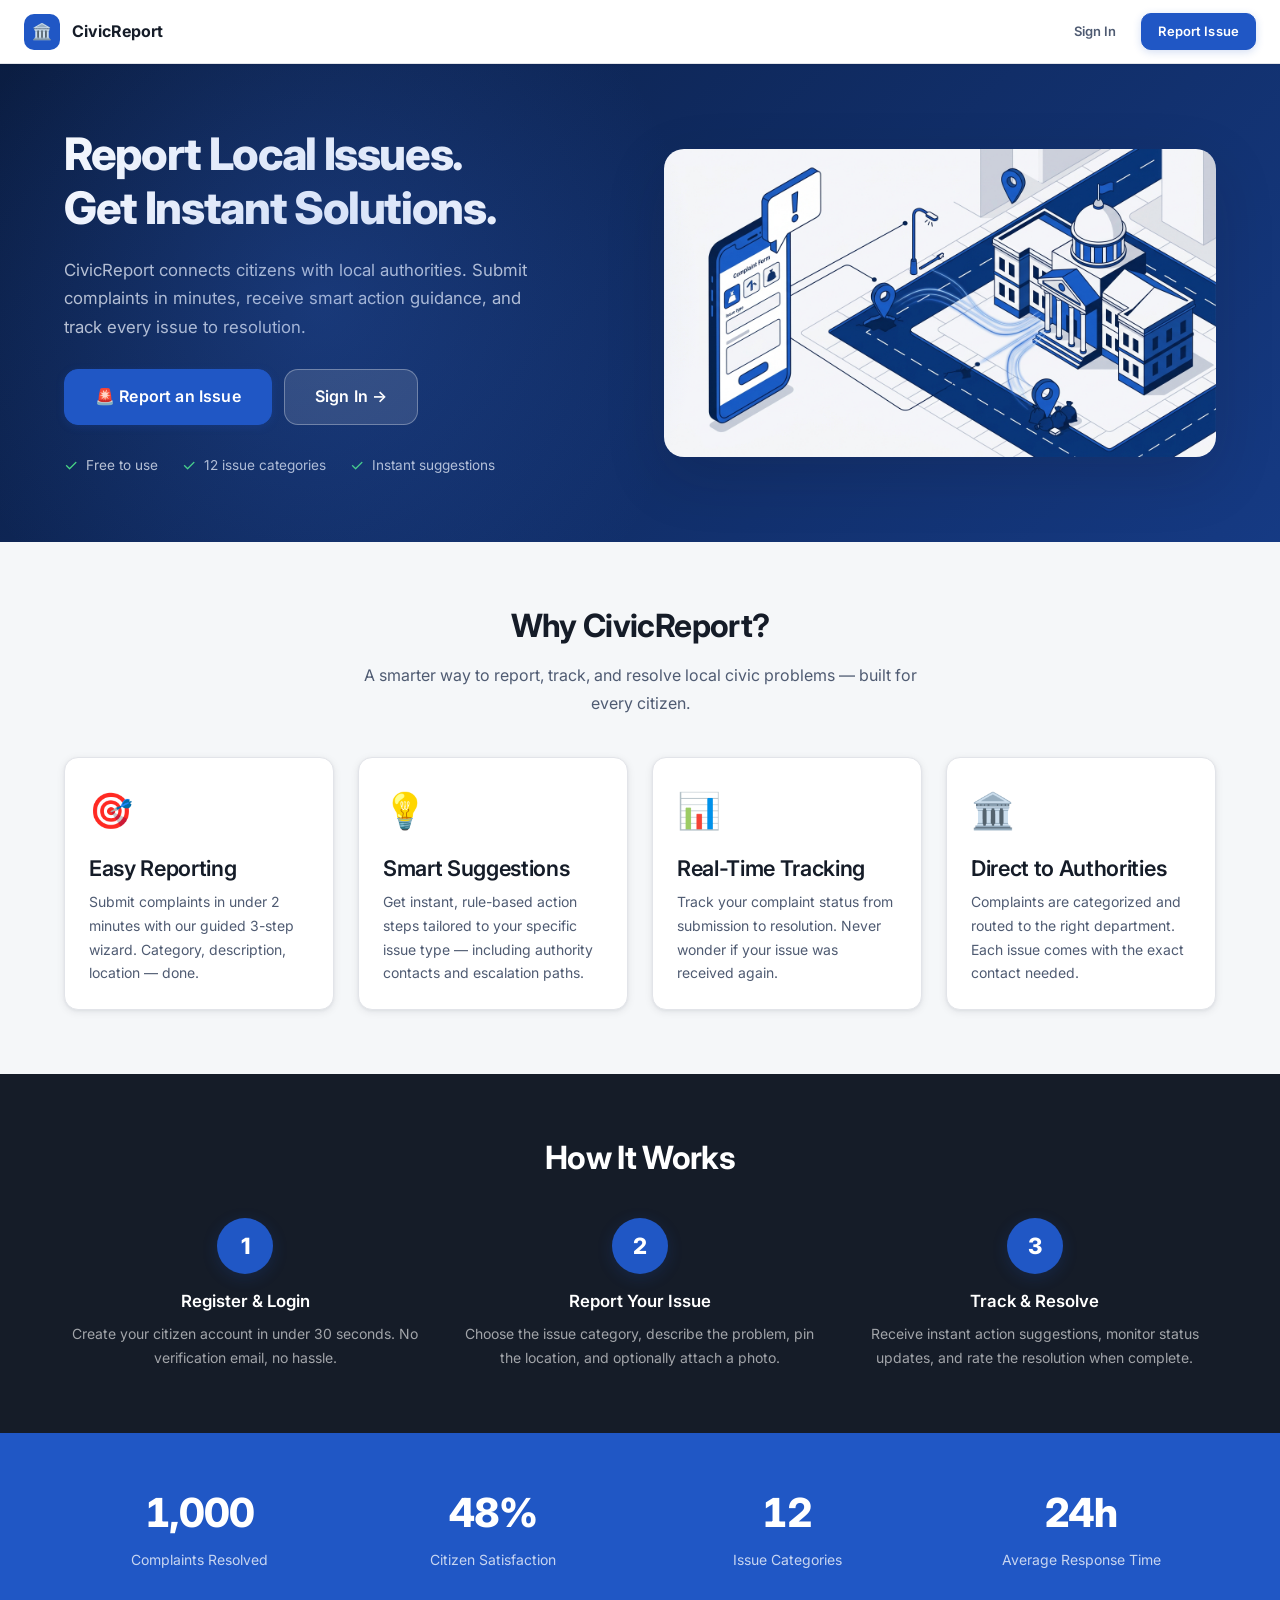
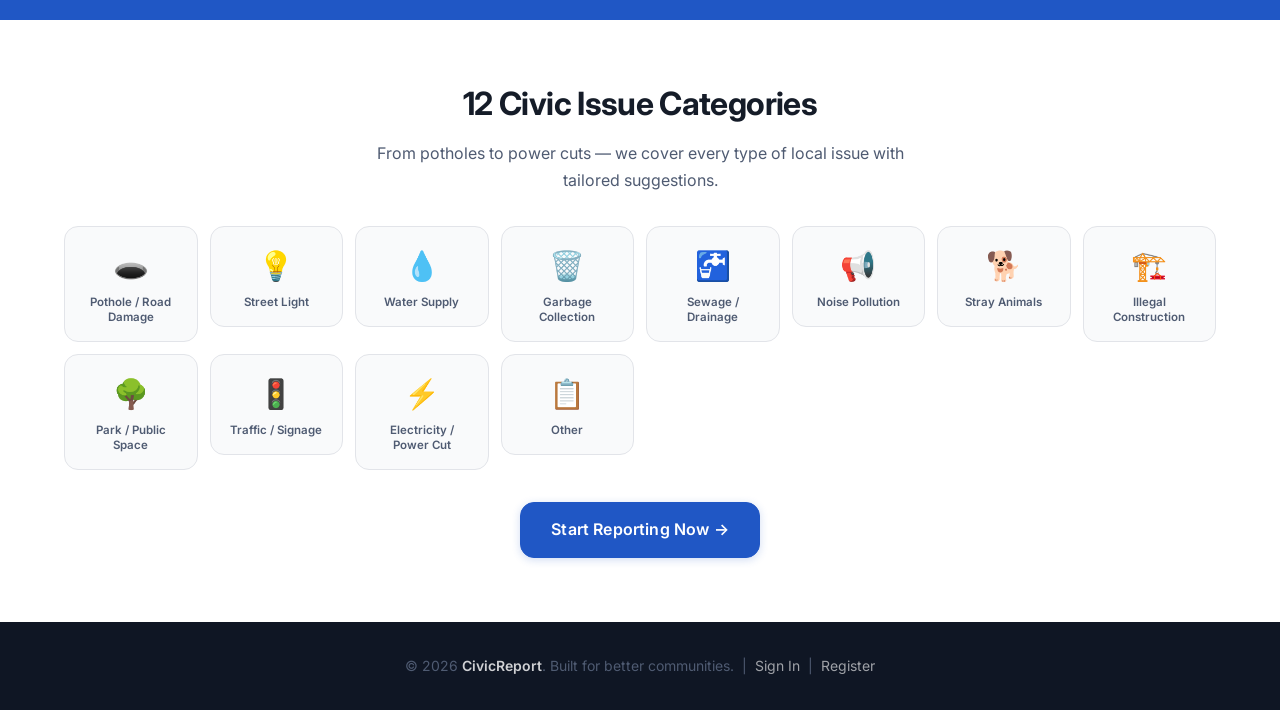
==== index.html @ 3439aa39 "feat: initial open source release of Smart Civic Reporter" ====
<!DOCTYPE html>
<html lang="en">
<head>
  <meta charset="UTF-8">
  <meta name="viewport" content="width=device-width, initial-scale=1.0">
  <title>CivicReport — Smart Local Problem Reporter</title>
  <meta name="description" content="Report local civic issues and receive instant action suggestions. Track your complaints and connect directly with authorities.">
  <link rel="stylesheet" href="css/style.css">
  <style>
    .section-title { text-align:center; }
    .section-title p { max-width:580px; margin:var(--sp-4) auto 0; }
    .counter { font-variant-numeric: tabular-nums; }
  </style>
</head>
<body>

<!-- ── Public Navbar ───────────────────────────────────────── -->
<nav class="public-nav" id="main-nav">
  <div class="nav-brand">
    <div class="nav-brand-icon">🏛️</div>
    <span>CivicReport</span>
  </div>
  <div class="nav-links" id="nav-actions">
    <a href="auth.html" class="btn btn-ghost btn-sm">Sign In</a>
    <a href="auth.html#register" class="btn btn-primary btn-sm" id="nav-report-btn">Report Issue</a>
  </div>
</nav>

<!-- ── Hero ───────────────────────────────────────────────── -->
<section class="hero">
  <div class="container">
    <div class="hero-grid">
      <div>
        <h1>Report Local Issues.<br>Get Instant Solutions.</h1>
        <p>CivicReport connects citizens with local authorities. Submit complaints in minutes, receive smart action guidance, and track every issue to resolution.</p>
        <div class="hero-cta">
          <a href="report.html" class="btn btn-primary btn-lg" id="hero-report-btn">🚨 Report an Issue</a>
          <a href="auth.html" class="btn btn-lg" style="background:hsla(0,0%,100%,.12);color:#fff;border:1.5px solid hsla(0,0%,100%,.3);" id="hero-login-btn">Sign In →</a>
        </div>
        <div style="display:flex;gap:var(--sp-6);margin-top:var(--sp-7);flex-wrap:wrap;">
          <div style="display:flex;align-items:center;gap:8px;color:hsla(0,0%,100%,.75);font-size:0.85rem;">
            <span style="color:#4ade80;font-size:1rem;">✓</span> Free to use
          </div>
          <div style="display:flex;align-items:center;gap:8px;color:hsla(0,0%,100%,.75);font-size:0.85rem;">
            <span style="color:#4ade80;font-size:1rem;">✓</span> 12 issue categories
          </div>
          <div style="display:flex;align-items:center;gap:8px;color:hsla(0,0%,100%,.75);font-size:0.85rem;">
            <span style="color:#4ade80;font-size:1rem;">✓</span> Instant suggestions
          </div>
        </div>
      </div>
      <div class="hero-img">
        <img src="assets/hero.jpg" alt="Smart city complaint management system illustration" loading="lazy">
      </div>
    </div>
  </div>
</section>

<!-- ── Features ───────────────────────────────────────────── -->
<section class="features" id="features">
  <div class="container">
    <div class="section-title">
      <h2>Why CivicReport?</h2>
      <p>A smarter way to report, track, and resolve local civic problems — built for every citizen.</p>
    </div>
    <div class="features-grid">
      <div class="feature-card">
        <div class="feature-icon">🎯</div>
        <h3>Easy Reporting</h3>
        <p>Submit complaints in under 2 minutes with our guided 3-step wizard. Category, description, location — done.</p>
      </div>
      <div class="feature-card">
        <div class="feature-icon">💡</div>
        <h3>Smart Suggestions</h3>
        <p>Get instant, rule-based action steps tailored to your specific issue type — including authority contacts and escalation paths.</p>
      </div>
      <div class="feature-card">
        <div class="feature-icon">📊</div>
        <h3>Real-Time Tracking</h3>
        <p>Track your complaint status from submission to resolution. Never wonder if your issue was received again.</p>
      </div>
      <div class="feature-card">
        <div class="feature-icon">🏛️</div>
        <h3>Direct to Authorities</h3>
        <p>Complaints are categorized and routed to the right department. Each issue comes with the exact contact needed.</p>
      </div>
    </div>
  </div>
</section>

<!-- ── How It Works ───────────────────────────────────────── -->
<section class="how-it-works" id="how-it-works">
  <div class="container">
    <h2>How It Works</h2>
    <div class="steps-row">
      <div class="how-step">
        <div class="how-step-num">1</div>
        <h4>Register &amp; Login</h4>
        <p>Create your citizen account in under 30 seconds. No verification email, no hassle.</p>
      </div>
      <div class="how-step">
        <div class="how-step-num">2</div>
        <h4>Report Your Issue</h4>
        <p>Choose the issue category, describe the problem, pin the location, and optionally attach a photo.</p>
      </div>
      <div class="how-step">
        <div class="how-step-num">3</div>
        <h4>Track &amp; Resolve</h4>
        <p>Receive instant action suggestions, monitor status updates, and rate the resolution when complete.</p>
      </div>
    </div>
  </div>
</section>

<!-- ── Stats ──────────────────────────────────────────────── -->
<section class="stats-section" id="stats-section">
  <div class="container">
    <div class="stats-row">
      <div>
        <div class="stats-num counter" data-target="2400">0</div>
        <div class="stats-lbl">Complaints Resolved</div>
      </div>
      <div>
        <div class="stats-num counter" data-target="98" data-suffix="%">0%</div>
        <div class="stats-lbl">Citizen Satisfaction</div>
      </div>
      <div>
        <div class="stats-num counter" data-target="12">0</div>
        <div class="stats-lbl">Issue Categories</div>
      </div>
      <div>
        <div class="stats-num">24h</div>
        <div class="stats-lbl">Average Response Time</div>
      </div>
    </div>
  </div>
</section>

<!-- ── Categories Preview ─────────────────────────────────── -->
<section style="padding:var(--sp-16) 0;background:var(--c-surface);">
  <div class="container">
    <div class="section-title">
      <h2>12 Civic Issue Categories</h2>
      <p>From potholes to power cuts — we cover every type of local issue with tailored suggestions.</p>
    </div>
    <div id="cats-grid" style="display:grid;grid-template-columns:repeat(auto-fill,minmax(130px,1fr));gap:var(--sp-3);margin-top:var(--sp-8);"></div>
    <div style="text-align:center;margin-top:var(--sp-8);">
      <a href="auth.html" class="btn btn-primary btn-lg" id="start-reporting-btn">Start Reporting Now →</a>
    </div>
  </div>
</section>

<!-- ── Footer ─────────────────────────────────────────────── -->
<footer class="site-footer">
  <p>© 2026 <span>CivicReport</span>. Built for better communities. &nbsp;|&nbsp; <a href="auth.html" style="color:hsla(0,0%,100%,.6);">Sign In</a> &nbsp;|&nbsp; <a href="auth.html#register" style="color:hsla(0,0%,100%,.6);">Register</a></p>
</footer>

<div id="toast-container"></div>

<script src="js/data.js"></script>
<script src="js/auth.js"></script>
<script src="js/app.js"></script>
<script>
  document.addEventListener('DOMContentLoaded', () => {
    DB.init();

    // Redirect if already logged in
    if (Auth.isAuthenticated()) {
      const navActions = document.getElementById('nav-actions');
      if (navActions) {
        const u = Auth.getCurrentUser();
        navActions.innerHTML = `
          <span style="font-size:0.85rem;color:var(--c-text-2);">👋 ${u.name}</span>
          <a href="${u.role === 'admin' ? 'admin.html' : 'dashboard.html'}" class="btn btn-primary btn-sm">My Dashboard →</a>
        `;
      }
      // Update hero buttons
      document.getElementById('hero-report-btn')?.setAttribute('href', 'report.html');
      document.getElementById('hero-login-btn')?.setAttribute('href', Auth.isAdmin() ? 'admin.html' : 'dashboard.html');
      document.getElementById('nav-report-btn')?.setAttribute('href', 'report.html');
      document.getElementById('start-reporting-btn')?.setAttribute('href', 'report.html');
    }

    // Render category grid
    const grid = document.getElementById('cats-grid');
    if (grid) {
      const cats = DB.Categories.all();
      grid.innerHTML = cats.map(c => `
        <a href="auth.html" style="text-decoration:none;">
          <div style="background:var(--c-surface-2);border:1.5px solid var(--c-border);border-radius:var(--r-lg);padding:var(--sp-4);text-align:center;transition:all var(--t-base);cursor:pointer;"
               onmouseover="this.style.borderColor='${c.color}';this.style.background='${c.color}10';"
               onmouseout="this.style.borderColor='var(--c-border)';this.style.background='var(--c-surface-2)';">
            <div style="font-size:1.8rem;margin-bottom:6px;">${c.icon}</div>
            <div style="font-size:0.72rem;font-weight:600;color:var(--c-text-2);line-height:1.3;">${c.name}</div>
          </div>
        </a>
      `).join('');
    }

    // Animated counters
    const counters = document.querySelectorAll('.counter');
    const observer = new IntersectionObserver((entries) => {
      entries.forEach(entry => {
        if (!entry.isIntersecting) return;
        const el = entry.target;
        const target = parseInt(el.dataset.target);
        const suffix = el.dataset.suffix || '';
        let start = 0;
        const step = Math.ceil(target / 60);
        const timer = setInterval(() => {
          start = Math.min(start + step, target);
          el.textContent = start.toLocaleString() + suffix;
          if (start >= target) clearInterval(timer);
        }, 25);
        observer.unobserve(el);
      });
    }, { threshold: 0.5 });
    counters.forEach(c => observer.observe(c));
  });
</script>
</body>
</html>
---- css/style.css ----
/* ============================================================
   SMART CIVIC REPORTER — Design System
   ============================================================ */

/* ── Google Fonts ─────────────────────────────────────────── */
@import url('https://fonts.googleapis.com/css2?family=Inter:wght@300;400;500;600;700;800&display=swap');

/* ── CSS Custom Properties ───────────────────────────────── */
:root {
  /* Brand Colors */
  --c-primary:       hsl(220, 72%, 45%);
  --c-primary-lt:    hsl(220, 72%, 55%);
  --c-primary-dk:    hsl(220, 72%, 35%);
  --c-primary-bg:    hsl(220, 72%, 97%);
  --c-primary-10:    hsla(220, 72%, 45%, 0.10);
  --c-primary-20:    hsla(220, 72%, 45%, 0.20);

  --c-success:       hsl(142, 60%, 38%);
  --c-success-lt:    hsl(142, 60%, 48%);
  --c-success-bg:    hsl(142, 60%, 95%);

  --c-warning:       hsl(38, 92%, 50%);
  --c-warning-lt:    hsl(38, 92%, 60%);
  --c-warning-bg:    hsl(38, 92%, 95%);

  --c-danger:        hsl(4, 72%, 52%);
  --c-danger-lt:     hsl(4, 72%, 62%);
  --c-danger-bg:     hsl(4, 72%, 96%);

  --c-info:          hsl(195, 80%, 42%);
  --c-info-bg:       hsl(195, 80%, 95%);

  --c-orange:        hsl(24, 90%, 52%);
  --c-orange-bg:     hsl(24, 90%, 95%);

  /* Neutrals */
  --c-bg:            hsl(220, 25%, 97%);
  --c-surface:       hsl(0, 0%, 100%);
  --c-surface-2:     hsl(220, 20%, 98%);
  --c-border:        hsl(220, 15%, 90%);
  --c-border-dk:     hsl(220, 15%, 82%);

  --c-text:          hsl(220, 30%, 12%);
  --c-text-2:        hsl(220, 18%, 38%);
  --c-text-3:        hsl(220, 12%, 58%);
  --c-text-inv:      hsl(0, 0%, 100%);

  /* Sidebar */
  --c-sidebar:       hsl(220, 55%, 22%);
  --c-sidebar-lt:    hsl(220, 55%, 28%);
  --c-sidebar-text:  hsl(220, 30%, 85%);
  --c-sidebar-act:   hsl(220, 72%, 55%);

  /* Typography */
  --font-base: 'Inter', -apple-system, BlinkMacSystemFont, 'Segoe UI', sans-serif;

  /* Spacing */
  --sp-1: 4px;  --sp-2: 8px;  --sp-3: 12px; --sp-4: 16px;
  --sp-5: 20px; --sp-6: 24px; --sp-7: 28px; --sp-8: 32px;
  --sp-10: 40px; --sp-12: 48px; --sp-16: 64px;

  /* Radius */
  --r-sm: 6px; --r-md: 10px; --r-lg: 14px; --r-xl: 20px; --r-full: 9999px;

  /* Shadows */
  --sh-xs: 0 1px 3px hsla(220,30%,10%,.06), 0 1px 2px hsla(220,30%,10%,.04);
  --sh-sm: 0 2px 8px hsla(220,30%,10%,.08), 0 1px 3px hsla(220,30%,10%,.05);
  --sh-md: 0 4px 16px hsla(220,30%,10%,.10), 0 2px 6px hsla(220,30%,10%,.06);
  --sh-lg: 0 8px 32px hsla(220,30%,10%,.12), 0 4px 12px hsla(220,30%,10%,.07);
  --sh-xl: 0 20px 60px hsla(220,30%,10%,.15);

  /* Transitions */
  --ease: cubic-bezier(.4,0,.2,1);
  --t-fast: 150ms var(--ease);
  --t-base: 220ms var(--ease);
  --t-slow: 350ms var(--ease);

  /* Layout */
  --sidebar-w: 260px;
  --header-h: 64px;
  --content-max: 1200px;
}

/* ── Reset & Base ─────────────────────────────────────────── */
*, *::before, *::after { box-sizing: border-box; margin: 0; padding: 0; }

html { font-size: 16px; scroll-behavior: smooth; -webkit-font-smoothing: antialiased; }

body {
  font-family: var(--font-base);
  background: var(--c-bg);
  color: var(--c-text);
  line-height: 1.6;
  min-height: 100vh;
}

img { max-width: 100%; display: block; }
a  { color: var(--c-primary); text-decoration: none; }
a:hover { color: var(--c-primary-dk); }
button { cursor: pointer; font-family: var(--font-base); }
ul, ol { list-style: none; }
input, textarea, select { font-family: var(--font-base); }

/* ── Typography ──────────────────────────────────────────── */
h1 { font-size: clamp(1.9rem, 4vw, 2.8rem); font-weight: 800; line-height: 1.2; letter-spacing: -0.03em; }
h2 { font-size: clamp(1.4rem, 3vw, 2rem);   font-weight: 700; line-height: 1.25; letter-spacing: -0.02em; }
h3 { font-size: clamp(1.1rem, 2vw, 1.35rem); font-weight: 600; line-height: 1.3; letter-spacing: -0.015em; }
h4 { font-size: 1.05rem; font-weight: 600; line-height: 1.4; }
h5 { font-size: 0.9rem;  font-weight: 600; line-height: 1.4; }
p  { color: var(--c-text-2); line-height: 1.7; }

.text-sm  { font-size: 0.8125rem; }
.text-xs  { font-size: 0.75rem; }
.text-lg  { font-size: 1.125rem; }
.text-xl  { font-size: 1.25rem; }
.text-muted    { color: var(--c-text-3); }
.text-primary  { color: var(--c-primary); }
.text-success  { color: var(--c-success); }
.text-warning  { color: var(--c-warning); }
.text-danger   { color: var(--c-danger); }
.fw-500 { font-weight: 500; }
.fw-600 { font-weight: 600; }
.fw-700 { font-weight: 700; }

/* ── Layout Utilities ────────────────────────────────────── */
.container { width: 100%; max-width: var(--content-max); margin: 0 auto; padding: 0 var(--sp-6); }
.flex      { display: flex; }
.flex-col  { display: flex; flex-direction: column; }
.items-center { align-items: center; }
.justify-between { justify-content: space-between; }
.justify-center  { justify-content: center; }
.gap-1 { gap: var(--sp-1); } .gap-2 { gap: var(--sp-2); } .gap-3 { gap: var(--sp-3); }
.gap-4 { gap: var(--sp-4); } .gap-5 { gap: var(--sp-5); } .gap-6 { gap: var(--sp-6); }
.grid { display: grid; }
.mt-auto { margin-top: auto; }
.w-full { width: 100%; }
.hidden { display: none !important; }

/* ── Cards ───────────────────────────────────────────────── */
.card {
  background: var(--c-surface);
  border: 1px solid var(--c-border);
  border-radius: var(--r-lg);
  box-shadow: var(--sh-sm);
  overflow: hidden;
}
.card-body { padding: var(--sp-6); }
.card-header {
  padding: var(--sp-4) var(--sp-6);
  border-bottom: 1px solid var(--c-border);
  background: var(--c-surface-2);
  font-weight: 600;
  font-size: 0.9375rem;
  color: var(--c-text);
  display: flex;
  align-items: center;
  justify-content: space-between;
}
.card-footer {
  padding: var(--sp-4) var(--sp-6);
  border-top: 1px solid var(--c-border);
  background: var(--c-surface-2);
}

/* ── Buttons ─────────────────────────────────────────────── */
.btn {
  display: inline-flex;
  align-items: center;
  justify-content: center;
  gap: var(--sp-2);
  padding: 10px 22px;
  border-radius: var(--r-md);
  border: 1.5px solid transparent;
  font-size: 0.9rem;
  font-weight: 600;
  letter-spacing: 0.01em;
  transition: background var(--t-fast), border-color var(--t-fast),
              transform var(--t-fast), box-shadow var(--t-fast), color var(--t-fast);
  white-space: nowrap;
  position: relative;
  overflow: hidden;
}
.btn:active { transform: scale(0.97); }
.btn-icon { width: 38px; height: 38px; padding: 0; border-radius: var(--r-md); }

.btn-primary {
  background: var(--c-primary);
  color: var(--c-text-inv);
  border-color: var(--c-primary);
  box-shadow: 0 2px 8px var(--c-primary-20);
}
.btn-primary:hover {
  background: var(--c-primary-lt);
  border-color: var(--c-primary-lt);
  box-shadow: 0 4px 16px var(--c-primary-20);
  transform: translateY(-1px);
}

.btn-outline {
  background: transparent;
  color: var(--c-primary);
  border-color: var(--c-primary);
}
.btn-outline:hover {
  background: var(--c-primary-bg);
  transform: translateY(-1px);
}

.btn-ghost {
  background: transparent;
  color: var(--c-text-2);
  border-color: transparent;
}
.btn-ghost:hover { background: var(--c-border); color: var(--c-text); }

.btn-success {
  background: var(--c-success);
  color: #fff;
  border-color: var(--c-success);
}
.btn-success:hover { background: var(--c-success-lt); transform: translateY(-1px); }

.btn-danger {
  background: var(--c-danger);
  color: #fff;
  border-color: var(--c-danger);
}
.btn-danger:hover { background: var(--c-danger-lt); transform: translateY(-1px); }

.btn-sm { padding: 7px 16px; font-size: 0.8125rem; }
.btn-lg { padding: 14px 30px; font-size: 1rem; border-radius: var(--r-lg); }

.btn:disabled {
  opacity: 0.5;
  cursor: not-allowed;
  transform: none !important;
  box-shadow: none !important;
}

/* ── Badges / Status Pills ───────────────────────────────── */
.badge {
  display: inline-flex;
  align-items: center;
  gap: 5px;
  padding: 3px 10px;
  border-radius: var(--r-full);
  font-size: 0.72rem;
  font-weight: 600;
  letter-spacing: 0.03em;
  text-transform: uppercase;
}
.badge::before {
  content: '';
  width: 6px; height: 6px;
  border-radius: 50%;
  background: currentColor;
  opacity: 0.8;
}
.badge-pending  { background: var(--c-warning-bg);  color: hsl(38,80%,35%); }
.badge-progress { background: var(--c-primary-bg); color: var(--c-primary-dk); }
.badge-resolved { background: var(--c-success-bg); color: hsl(142,60%,28%); }
.badge-rejected { background: var(--c-danger-bg);  color: var(--c-danger); }
.badge-info     { background: var(--c-info-bg);    color: var(--c-info); }

/* ── Forms ───────────────────────────────────────────────── */
.form-group { display: flex; flex-direction: column; gap: 6px; }
.form-label {
  font-size: 0.8375rem;
  font-weight: 600;
  color: var(--c-text);
  letter-spacing: 0.01em;
}
.form-label span.req { color: var(--c-danger); margin-left: 2px; }

.form-control {
  width: 100%;
  padding: 10px 14px;
  border: 1.5px solid var(--c-border-dk);
  border-radius: var(--r-md);
  font-size: 0.9rem;
  color: var(--c-text);
  background: var(--c-surface);
  transition: border-color var(--t-fast), box-shadow var(--t-fast);
  outline: none;
}
.form-control:focus {
  border-color: var(--c-primary);
  box-shadow: 0 0 0 3px var(--c-primary-10);
}
.form-control::placeholder { color: var(--c-text-3); }
.form-control.error { border-color: var(--c-danger); box-shadow: 0 0 0 3px hsla(4,72%,52%,.10); }

.form-error { font-size: 0.78rem; color: var(--c-danger); display: none; }
.form-error.visible { display: block; }

textarea.form-control { resize: vertical; min-height: 100px; }

select.form-control { appearance: none; background-image: url("data:image/svg+xml,%3Csvg xmlns='http://www.w3.org/2000/svg' width='12' height='8' fill='none'%3E%3Cpath d='M1 1l5 5 5-5' stroke='%236b7280' stroke-width='1.5' stroke-linecap='round' stroke-linejoin='round'/%3E%3C/svg%3E"); background-repeat: no-repeat; background-position: right 12px center; padding-right: 36px; }

.form-row { display: grid; grid-template-columns: 1fr 1fr; gap: var(--sp-4); }
@media(max-width:600px){ .form-row { grid-template-columns: 1fr; } }

/* ── Tables ──────────────────────────────────────────────── */
.table-wrapper { overflow-x: auto; border-radius: var(--r-lg); border: 1px solid var(--c-border); }
table { width: 100%; border-collapse: collapse; background: var(--c-surface); }
thead { background: var(--c-surface-2); }
th {
  padding: 12px 16px;
  text-align: left;
  font-size: 0.78rem;
  font-weight: 600;
  color: var(--c-text-2);
  letter-spacing: 0.04em;
  text-transform: uppercase;
  border-bottom: 1px solid var(--c-border);
  white-space: nowrap;
}
td {
  padding: 13px 16px;
  font-size: 0.875rem;
  color: var(--c-text);
  border-bottom: 1px solid var(--c-border);
  vertical-align: middle;
}
tbody tr:last-child td { border-bottom: none; }
tbody tr { transition: background var(--t-fast); }
tbody tr:hover { background: var(--c-bg); }

/* ── Stat Cards ──────────────────────────────────────────── */
.stats-grid {
  display: grid;
  grid-template-columns: repeat(auto-fit, minmax(190px, 1fr));
  gap: var(--sp-5);
}
.stat-card {
  background: var(--c-surface);
  border: 1px solid var(--c-border);
  border-radius: var(--r-lg);
  padding: var(--sp-5) var(--sp-6);
  display: flex;
  flex-direction: column;
  gap: var(--sp-3);
  box-shadow: var(--sh-sm);
  transition: transform var(--t-base), box-shadow var(--t-base);
  position: relative;
  overflow: hidden;
}
.stat-card::before {
  content: '';
  position: absolute;
  top: 0; left: 0;
  width: 4px; height: 100%;
  border-radius: 4px 0 0 4px;
}
.stat-card.total::before   { background: var(--c-primary); }
.stat-card.pending::before { background: var(--c-warning); }
.stat-card.progress::before{ background: var(--c-info); }
.stat-card.resolved::before{ background: var(--c-success); }

.stat-card:hover { transform: translateY(-3px); box-shadow: var(--sh-md); }

.stat-icon {
  width: 44px; height: 44px;
  border-radius: var(--r-md);
  display: flex; align-items: center; justify-content: center;
  font-size: 1.25rem;
}
.stat-card.total   .stat-icon { background: var(--c-primary-bg); }
.stat-card.pending .stat-icon { background: var(--c-warning-bg); }
.stat-card.progress .stat-icon { background: var(--c-info-bg); }
.stat-card.resolved .stat-icon { background: var(--c-success-bg); }

.stat-value { font-size: 2rem; font-weight: 800; line-height: 1; letter-spacing: -0.03em; color: var(--c-text); }
.stat-label { font-size: 0.8rem; color: var(--c-text-3); font-weight: 500; }

/* ── Toasts ──────────────────────────────────────────────── */
#toast-container {
  position: fixed;
  top: var(--sp-5);
  right: var(--sp-5);
  z-index: 9999;
  display: flex;
  flex-direction: column;
  gap: var(--sp-2);
  pointer-events: none;
}
.toast {
  display: flex;
  align-items: flex-start;
  gap: var(--sp-3);
  padding: 14px 18px;
  border-radius: var(--r-lg);
  background: var(--c-surface);
  box-shadow: var(--sh-lg);
  border: 1px solid var(--c-border);
  min-width: 280px;
  max-width: 380px;
  pointer-events: all;
  animation: toastIn var(--t-slow) forwards;
  position: relative;
  overflow: hidden;
}
.toast::after {
  content: '';
  position: absolute;
  bottom: 0; left: 0;
  height: 3px;
  background: var(--c-primary);
  animation: toastBar 3s linear forwards;
  border-radius: 0 0 0 var(--r-lg);
}
.toast.success::after { background: var(--c-success); }
.toast.error::after   { background: var(--c-danger); }
.toast.warning::after { background: var(--c-warning); }

.toast-icon { font-size: 1.1rem; margin-top: 1px; flex-shrink: 0; }
.toast.success .toast-icon { filter: none; }
.toast-content { flex: 1; }
.toast-title   { font-size: 0.875rem; font-weight: 600; color: var(--c-text); }
.toast-msg     { font-size: 0.8rem; color: var(--c-text-2); margin-top: 2px; }

.toast.out { animation: toastOut var(--t-base) forwards; }

@keyframes toastIn  { from { opacity:0; transform:translateX(40px) scale(.95); } to { opacity:1; transform:none; } }
@keyframes toastOut { from { opacity:1; transform:none; } to { opacity:0; transform:translateX(40px) scale(.95); } }
@keyframes toastBar { from { width:100%; } to { width:0; } }

/* ── Modal ───────────────────────────────────────────────── */
.modal-overlay {
  position: fixed; inset: 0;
  background: hsla(220,30%,10%,.55);
  backdrop-filter: blur(4px);
  z-index: 8000;
  display: flex;
  align-items: center;
  justify-content: center;
  padding: var(--sp-4);
  opacity: 0;
  animation: fadeIn var(--t-base) forwards;
}
.modal {
  background: var(--c-surface);
  border-radius: var(--r-xl);
  box-shadow: var(--sh-xl);
  width: 100%;
  max-width: 520px;
  max-height: 90vh;
  overflow-y: auto;
  animation: slideUp var(--t-slow) forwards;
}
.modal-header {
  padding: var(--sp-5) var(--sp-6);
  border-bottom: 1px solid var(--c-border);
  display: flex;
  align-items: center;
  justify-content: space-between;
}
.modal-body   { padding: var(--sp-6); }
.modal-footer { padding: var(--sp-4) var(--sp-6); border-top: 1px solid var(--c-border); display: flex; gap: var(--sp-3); justify-content: flex-end; }

@keyframes fadeIn  { to { opacity:1; } }
@keyframes slideUp { from { transform:translateY(20px) scale(.98); opacity:0; } to { transform:none; opacity:1; } }

/* ── Sidebar Layout ──────────────────────────────────────── */
.app-layout {
  display: flex;
  min-height: 100vh;
}

.sidebar {
  width: var(--sidebar-w);
  background: var(--c-sidebar);
  display: flex;
  flex-direction: column;
  position: fixed;
  top: 0; left: 0; bottom: 0;
  z-index: 100;
  transition: transform var(--t-slow);
}

.sidebar-logo {
  padding: var(--sp-5) var(--sp-5);
  border-bottom: 1px solid hsla(0,0%,100%,.08);
  display: flex;
  align-items: center;
  gap: var(--sp-3);
}
.sidebar-logo-icon {
  width: 38px; height: 38px;
  background: var(--c-primary);
  border-radius: var(--r-md);
  display: flex; align-items: center; justify-content: center;
  font-size: 1.1rem;
  flex-shrink: 0;
}
.sidebar-logo-text { color: #fff; font-weight: 700; font-size: 0.95rem; line-height: 1.2; }
.sidebar-logo-sub  { color: var(--c-sidebar-text); font-size: 0.72rem; }

.sidebar-nav { padding: var(--sp-4) var(--sp-3); flex: 1; overflow-y: auto; }
.sidebar-section-label {
  font-size: 0.65rem;
  font-weight: 600;
  letter-spacing: 0.08em;
  text-transform: uppercase;
  color: hsla(220,30%,85%,.45);
  padding: var(--sp-3) var(--sp-3) var(--sp-2);
}
.nav-item {
  display: flex;
  align-items: center;
  gap: var(--sp-3);
  padding: 10px 12px;
  border-radius: var(--r-md);
  color: var(--c-sidebar-text);
  font-size: 0.875rem;
  font-weight: 500;
  transition: background var(--t-fast), color var(--t-fast);
  cursor: pointer;
  margin-bottom: 2px;
}
.nav-item:hover { background: hsla(0,0%,100%,.07); color: #fff; }
.nav-item.active { background: var(--c-primary); color: #fff; }
.nav-item .nav-icon { width: 20px; text-align: center; font-size: 1rem; }
.nav-badge { margin-left: auto; background: var(--c-danger); color: #fff; border-radius: var(--r-full); font-size: 0.65rem; font-weight: 700; min-width: 18px; height: 18px; display: flex; align-items: center; justify-content: center; padding: 0 5px; }

.sidebar-footer {
  padding: var(--sp-4) var(--sp-3);
  border-top: 1px solid hsla(0,0%,100%,.08);
}

.main-content {
  flex: 1;
  margin-left: var(--sidebar-w);
  display: flex;
  flex-direction: column;
  min-height: 100vh;
}

.topbar {
  height: var(--header-h);
  background: var(--c-surface);
  border-bottom: 1px solid var(--c-border);
  display: flex;
  align-items: center;
  justify-content: space-between;
  padding: 0 var(--sp-8);
  position: sticky;
  top: 0;
  z-index: 50;
  box-shadow: var(--sh-xs);
}
.topbar-title { font-weight: 700; font-size: 1.05rem; }
.topbar-right { display: flex; align-items: center; gap: var(--sp-3); }

.user-avatar {
  width: 36px; height: 36px;
  border-radius: 50%;
  background: var(--c-primary);
  color: #fff;
  display: flex; align-items: center; justify-content: center;
  font-weight: 700;
  font-size: 0.875rem;
  cursor: pointer;
  transition: opacity var(--t-fast);
}
.user-avatar:hover { opacity: .85; }

.page-body {
  flex: 1;
  padding: var(--sp-8);
}

/* ── Public Navbar ───────────────────────────────────────── */
.public-nav {
  background: var(--c-surface);
  border-bottom: 1px solid var(--c-border);
  padding: 0 var(--sp-6);
  height: 64px;
  display: flex;
  align-items: center;
  justify-content: space-between;
  position: sticky;
  top: 0;
  z-index: 100;
  box-shadow: var(--sh-xs);
}
.nav-brand {
  display: flex; align-items: center; gap: var(--sp-3);
  font-weight: 700; font-size: 1rem; color: var(--c-text);
}
.nav-brand-icon {
  width: 36px; height: 36px;
  background: var(--c-primary);
  border-radius: var(--r-md);
  display: flex; align-items: center; justify-content: center;
  font-size: 1rem;
}
.nav-links { display: flex; align-items: center; gap: var(--sp-2); }

/* ── Step Wizard ─────────────────────────────────────────── */
.step-wizard {
  display: flex;
  align-items: center;
  gap: 0;
  margin-bottom: var(--sp-8);
}
.step-item {
  display: flex;
  flex-direction: column;
  align-items: center;
  flex: 1;
  position: relative;
}
.step-item:not(:last-child)::after {
  content: '';
  position: absolute;
  top: 18px;
  left: 50%;
  width: 100%;
  height: 2px;
  background: var(--c-border);
  z-index: 0;
  transition: background var(--t-slow);
}
.step-item.done:not(:last-child)::after { background: var(--c-primary); }
.step-bubble {
  width: 38px; height: 38px;
  border-radius: 50%;
  border: 2px solid var(--c-border);
  background: var(--c-surface);
  display: flex; align-items: center; justify-content: center;
  font-weight: 700; font-size: 0.875rem;
  color: var(--c-text-3);
  z-index: 1;
  transition: all var(--t-base);
  position: relative;
}
.step-item.active .step-bubble { border-color: var(--c-primary); background: var(--c-primary); color: #fff; box-shadow: 0 0 0 4px var(--c-primary-10); }
.step-item.done   .step-bubble { border-color: var(--c-success); background: var(--c-success); color: #fff; }
.step-label { font-size: 0.72rem; font-weight: 600; color: var(--c-text-3); margin-top: 6px; text-align: center; letter-spacing: 0.02em; }
.step-item.active .step-label { color: var(--c-primary); }
.step-item.done   .step-label { color: var(--c-success); }

/* ── Category Grid ───────────────────────────────────────── */
.category-grid {
  display: grid;
  grid-template-columns: repeat(auto-fill, minmax(150px, 1fr));
  gap: var(--sp-4);
}
.category-card {
  border: 2px solid var(--c-border);
  border-radius: var(--r-lg);
  padding: var(--sp-5) var(--sp-4);
  text-align: center;
  cursor: pointer;
  transition: all var(--t-base);
  background: var(--c-surface);
  display: flex;
  flex-direction: column;
  align-items: center;
  gap: var(--sp-2);
}
.category-card:hover { border-color: var(--c-primary); background: var(--c-primary-bg); transform: translateY(-2px); box-shadow: var(--sh-sm); }
.category-card.selected { border-color: var(--c-primary); background: var(--c-primary-bg); box-shadow: 0 0 0 3px var(--c-primary-20); }
.category-icon { font-size: 2rem; line-height: 1; }
.category-name { font-size: 0.8rem; font-weight: 600; color: var(--c-text); }

/* ── Suggestion Panel ────────────────────────────────────── */
.suggestion-panel {
  border: 1.5px solid hsl(220,72%,80%);
  border-radius: var(--r-lg);
  background: var(--c-primary-bg);
  padding: var(--sp-5);
  animation: fadeIn var(--t-base) forwards;
}
.suggestion-header {
  display: flex;
  align-items: center;
  gap: var(--sp-3);
  margin-bottom: var(--sp-4);
}
.suggestion-header h4 { color: var(--c-primary-dk); }
.suggestion-icon { font-size: 1.5rem; }

.suggestion-item {
  display: flex;
  gap: var(--sp-3);
  padding: var(--sp-3);
  border-radius: var(--r-md);
  background: var(--c-surface);
  border: 1px solid var(--c-border);
  margin-bottom: var(--sp-2);
}
.suggestion-item:last-child { margin-bottom: 0; }
.suggestion-num {
  width: 26px; height: 26px; flex-shrink: 0;
  border-radius: 50%;
  background: var(--c-primary);
  color: #fff;
  font-size: 0.72rem;
  font-weight: 700;
  display: flex; align-items: center; justify-content: center;
}
.suggestion-text { font-size: 0.85rem; color: var(--c-text); line-height: 1.5; }
.suggestion-text strong { color: var(--c-primary); }

/* ── Complaint Cards ─────────────────────────────────────── */
.complaint-list { display: flex; flex-direction: column; gap: var(--sp-4); }
.complaint-card {
  background: var(--c-surface);
  border: 1px solid var(--c-border);
  border-radius: var(--r-lg);
  overflow: hidden;
  box-shadow: var(--sh-xs);
  transition: box-shadow var(--t-base), transform var(--t-base);
}
.complaint-card:hover { box-shadow: var(--sh-sm); transform: translateY(-1px); }

.complaint-card-header {
  padding: var(--sp-4) var(--sp-5);
  display: flex;
  align-items: center;
  justify-content: space-between;
  cursor: pointer;
  user-select: none;
}
.complaint-meta { display: flex; align-items: center; gap: var(--sp-3); flex-wrap: wrap; }
.complaint-id   { font-size: 0.78rem; color: var(--c-text-3); font-weight: 600; font-family: monospace; }
.complaint-body { padding: var(--sp-4) var(--sp-5) var(--sp-5); border-top: 1px solid var(--c-border); }
.complaint-desc { font-size: 0.875rem; color: var(--c-text-2); margin-bottom: var(--sp-4); line-height: 1.6; }

/* ── Filter Bar ──────────────────────────────────────────── */
.filter-bar {
  display: flex;
  gap: var(--sp-3);
  align-items: center;
  flex-wrap: wrap;
  padding: var(--sp-4) var(--sp-5);
  background: var(--c-surface);
  border: 1px solid var(--c-border);
  border-radius: var(--r-lg);
  margin-bottom: var(--sp-5);
}
.filter-bar select, .filter-bar input { padding: 8px 12px; font-size: 0.85rem; }
.filter-bar .search-wrap { flex: 1; min-width: 180px; position: relative; }
.filter-bar .search-wrap input { padding-left: 36px; }
.filter-bar .search-wrap::before { content: '🔍'; position: absolute; left: 10px; top: 50%; transform: translateY(-50%); font-size: 0.8rem; }

/* ── Chart containers ────────────────────────────────────── */
.chart-grid {
  display: grid;
  grid-template-columns: 1fr 1.6fr;
  gap: var(--sp-5);
  margin-bottom: var(--sp-5);
}
@media(max-width:768px){ .chart-grid { grid-template-columns: 1fr; } }
.chart-card { background: var(--c-surface); border: 1px solid var(--c-border); border-radius: var(--r-lg); padding: var(--sp-5); box-shadow: var(--sh-xs); }
.chart-card h4 { margin-bottom: var(--sp-4); font-size: 0.9rem; color: var(--c-text-2); }
canvas { max-height: 260px; }

/* ── Image Upload ────────────────────────────────────────── */
.upload-zone {
  border: 2px dashed var(--c-border-dk);
  border-radius: var(--r-lg);
  padding: var(--sp-8);
  text-align: center;
  cursor: pointer;
  transition: all var(--t-base);
  background: var(--c-surface);
}
.upload-zone:hover, .upload-zone.dragover {
  border-color: var(--c-primary);
  background: var(--c-primary-bg);
}
.upload-zone input { display: none; }
.upload-preview {
  margin-top: var(--sp-4);
  border-radius: var(--r-md);
  overflow: hidden;
  max-height: 200px;
}
.upload-preview img { width: 100%; object-fit: cover; }

/* ── Rating Stars ────────────────────────────────────────── */
.star-rating { display: flex; gap: 4px; }
.star-rating .star {
  font-size: 1.5rem;
  cursor: pointer;
  color: var(--c-border-dk);
  transition: color var(--t-fast), transform var(--t-fast);
}
.star-rating .star:hover, .star-rating .star.active { color: var(--c-warning); transform: scale(1.15); }

/* ── Admin Status Select ─────────────────────────────────── */
.status-select {
  padding: 5px 10px;
  border-radius: var(--r-full);
  border: 1.5px solid var(--c-border);
  font-size: 0.78rem;
  font-weight: 600;
  cursor: pointer;
  transition: all var(--t-fast);
  background: var(--c-surface);
}

/* ── Section Headers ─────────────────────────────────────── */
.section-header {
  display: flex;
  align-items: center;
  justify-content: space-between;
  margin-bottom: var(--sp-5);
}
.section-header h3 { margin: 0; }

/* ── Empty State ─────────────────────────────────────────── */
.empty-state {
  text-align: center;
  padding: var(--sp-16) var(--sp-8);
  color: var(--c-text-3);
}
.empty-icon { font-size: 3.5rem; margin-bottom: var(--sp-4); }
.empty-state h4 { color: var(--c-text-2); margin-bottom: var(--sp-2); }

/* ── Landing Page ────────────────────────────────────────── */
.hero {
  background: linear-gradient(135deg, hsl(220,72%,15%) 0%, hsl(220,72%,30%) 100%);
  color: #fff;
  padding: var(--sp-16) 0;
  overflow: hidden;
  position: relative;
}
.hero::before {
  content: '';
  position: absolute;
  top: -50%; left: -10%;
  width: 70%; height: 200%;
  background: radial-gradient(ellipse, hsla(220,72%,55%,.25) 0%, transparent 60%);
  pointer-events: none;
}
.hero-grid {
  display: grid;
  grid-template-columns: 1fr 1fr;
  gap: var(--sp-12);
  align-items: center;
}
@media(max-width:768px){ .hero-grid { grid-template-columns: 1fr; } .hero-img { display: none; } }

.hero h1 { color: #fff; margin-bottom: var(--sp-5); }
.hero p  { color: hsla(0,0%,100%,.75); font-size: 1.05rem; max-width: 480px; margin-bottom: var(--sp-7); }
.hero-cta { display: flex; gap: var(--sp-3); flex-wrap: wrap; }
.hero-img img { border-radius: var(--r-xl); box-shadow: var(--sh-xl); }

.features { padding: var(--sp-16) 0; }
.features-grid { display: grid; grid-template-columns: repeat(auto-fit, minmax(240px, 1fr)); gap: var(--sp-6); margin-top: var(--sp-10); }
.feature-card {
  background: var(--c-surface);
  border: 1px solid var(--c-border);
  border-radius: var(--r-lg);
  padding: var(--sp-6);
  box-shadow: var(--sh-sm);
  transition: transform var(--t-base), box-shadow var(--t-base);
}
.feature-card:hover { transform: translateY(-4px); box-shadow: var(--sh-md); }
.feature-icon { font-size: 2.2rem; margin-bottom: var(--sp-4); }
.feature-card h3 { margin-bottom: var(--sp-2); }
.feature-card p  { font-size: 0.875rem; }

.how-it-works { padding: var(--sp-16) 0; background: hsl(220,30%,12%); color: #fff; }
.how-it-works h2 { color: #fff; text-align: center; margin-bottom: var(--sp-10); }
.steps-row { display: grid; grid-template-columns: repeat(3, 1fr); gap: var(--sp-8); }
@media(max-width:640px){ .steps-row { grid-template-columns: 1fr; } }
.how-step { text-align: center; }
.how-step-num {
  width: 56px; height: 56px;
  border-radius: 50%;
  background: var(--c-primary);
  color: #fff;
  font-size: 1.4rem;
  font-weight: 800;
  display: flex; align-items: center; justify-content: center;
  margin: 0 auto var(--sp-4);
  box-shadow: 0 4px 16px var(--c-primary-20);
}
.how-step h4 { color: #fff; margin-bottom: var(--sp-2); }
.how-step p  { color: hsla(0,0%,100%,.6); font-size: 0.875rem; }

.stats-section { padding: var(--sp-12) 0; background: var(--c-primary); }
.stats-row { display: grid; grid-template-columns: repeat(auto-fit, minmax(150px,1fr)); gap: var(--sp-6); text-align: center; }
.stats-num { font-size: 2.5rem; font-weight: 800; color: #fff; letter-spacing: -0.03em; }
.stats-lbl { font-size: 0.875rem; color: hsla(0,0%,100%,.75); margin-top: 4px; }

.site-footer {
  background: hsl(220,40%,10%);
  color: hsla(0,0%,100%,.5);
  text-align: center;
  padding: var(--sp-8);
  font-size: 0.875rem;
}
.site-footer span { color: hsla(0,0%,100%,.8); font-weight: 600; }

/* ── Auth Page ───────────────────────────────────────────── */
.auth-page {
  min-height: 100vh;
  display: flex;
  align-items: stretch;
}
.auth-left {
  flex: 1;
  background: linear-gradient(160deg, hsl(220,72%,20%) 0%, hsl(220,72%,35%) 100%);
  display: flex;
  flex-direction: column;
  align-items: center;
  justify-content: center;
  padding: var(--sp-12);
  position: relative;
  overflow: hidden;
}
@media(max-width:768px){ .auth-left { display: none; } }
.auth-left-content { color: #fff; max-width: 380px; text-align: center; }
.auth-left h2 { color: #fff; margin-bottom: var(--sp-5); }
.auth-left p  { color: hsla(0,0%,100%,.7); }
.auth-left-img { margin: var(--sp-8) auto 0; border-radius: var(--r-xl); max-width: 340px; box-shadow: var(--sh-xl); }

.auth-right {
  width: 480px;
  max-width: 100%;
  display: flex;
  flex-direction: column;
  align-items: center;
  justify-content: center;
  padding: var(--sp-10) var(--sp-8);
  background: var(--c-surface);
}
@media(max-width:768px){ .auth-right { width: 100%; padding: var(--sp-6); } }

.auth-card { width: 100%; max-width: 380px; }
.auth-logo { display: flex; align-items: center; gap: var(--sp-3); margin-bottom: var(--sp-7); }
.auth-logo-icon { width: 42px; height: 42px; background: var(--c-primary); border-radius: var(--r-md); display: flex; align-items: center; justify-content: center; font-size: 1.3rem; }
.auth-logo-text { font-weight: 800; font-size: 1.1rem; color: var(--c-text); }

.tab-bar { display: flex; border-bottom: 2px solid var(--c-border); margin-bottom: var(--sp-6); }
.tab-btn { flex: 1; padding: 10px; font-size: 0.9rem; font-weight: 600; color: var(--c-text-3); border: none; background: none; cursor: pointer; border-bottom: 2px solid transparent; margin-bottom: -2px; transition: color var(--t-fast), border-color var(--t-fast); }
.tab-btn.active { color: var(--c-primary); border-color: var(--c-primary); }
.tab-content { display: none; }
.tab-content.active { display: flex; flex-direction: column; gap: var(--sp-4); }

/* ── Divider ─────────────────────────────────────────────── */
.divider { display: flex; align-items: center; gap: var(--sp-3); margin: var(--sp-2) 0; }
.divider::before, .divider::after { content: ''; flex: 1; height: 1px; background: var(--c-border); }
.divider span { font-size: 0.78rem; color: var(--c-text-3); white-space: nowrap; }

/* ── Responsive: Sidebar collapse ───────────────────────── */
.sidebar-toggle { display: none; }
@media(max-width:900px) {
  .sidebar { transform: translateX(-100%); }
  .sidebar.open { transform: none; box-shadow: var(--sh-xl); }
  .main-content { margin-left: 0; }
  .sidebar-toggle { display: flex; }
  .sidebar-overlay {
    display: none;
    position: fixed; inset: 0;
    background: hsla(220,30%,10%,.45);
    z-index: 99;
  }
  .sidebar-overlay.visible { display: block; }
}
@media(max-width:600px) {
  .page-body { padding: var(--sp-4); }
  .topbar { padding: 0 var(--sp-4); }
  .stats-grid { grid-template-columns: 1fr 1fr; }
}

/* ── Misc Utility ────────────────────────────────────────── */
.sr-only { position:absolute; width:1px; height:1px; padding:0; margin:-1px; overflow:hidden; clip:rect(0,0,0,0); border:0; }
.mt-4 { margin-top: var(--sp-4); }
.mt-5 { margin-top: var(--sp-5); }
.mt-6 { margin-top: var(--sp-6); }
.mb-4 { margin-bottom: var(--sp-4); }
.mb-5 { margin-bottom: var(--sp-5); }
.mb-6 { margin-bottom: var(--sp-6); }
.p-0 { padding: 0; }
.text-center { text-align: center; }
.text-right  { text-align: right; }
.overflow-hidden { overflow: hidden; }
.cursor-pointer { cursor: pointer; }
.opacity-0 { opacity: 0; }

/* ── Scrollbar Styling ───────────────────────────────────── */
::-webkit-scrollbar { width: 6px; height: 6px; }
::-webkit-scrollbar-track { background: transparent; }
::-webkit-scrollbar-thumb { background: var(--c-border-dk); border-radius: 99px; }
::-webkit-scrollbar-thumb:hover { background: var(--c-text-3); }

/* ── Page transitions ────────────────────────────────────── */
.page-fade { animation: pageFade var(--t-slow) forwards; }
@keyframes pageFade { from { opacity:0; transform:translateY(10px); } to { opacity:1; transform:none; } }

/* ── Info alert box ──────────────────────────────────────── */
.alert-box {
  padding: var(--sp-4);
  border-radius: var(--r-md);
  display: flex;
  gap: var(--sp-3);
  align-items: flex-start;
  font-size: 0.875rem;
}
.alert-box.info { background: var(--c-info-bg); border: 1px solid hsl(195,80%,75%); color: hsl(195,80%,28%); }
.alert-box.warning { background: var(--c-warning-bg); border: 1px solid hsl(38,90%,75%); color: hsl(38,80%,30%); }
.alert-box.success { background: var(--c-success-bg); border: 1px solid hsl(142,60%,75%); color: hsl(142,60%,28%); }

/* ── Skeleton loader ─────────────────────────────────────── */
.skeleton {
  background: linear-gradient(90deg, var(--c-border) 25%, var(--c-bg) 50%, var(--c-border) 75%);
  background-size: 200% 100%;
  animation: shimmer 1.5s infinite;
  border-radius: var(--r-sm);
}
@keyframes shimmer { from { background-position: 200% 0; } to { background-position: -200% 0; } }

/* ── Print ───────────────────────────────────────────────── */
@media print { .sidebar, .topbar, .btn { display: none !important; } .main-content { margin: 0; } }
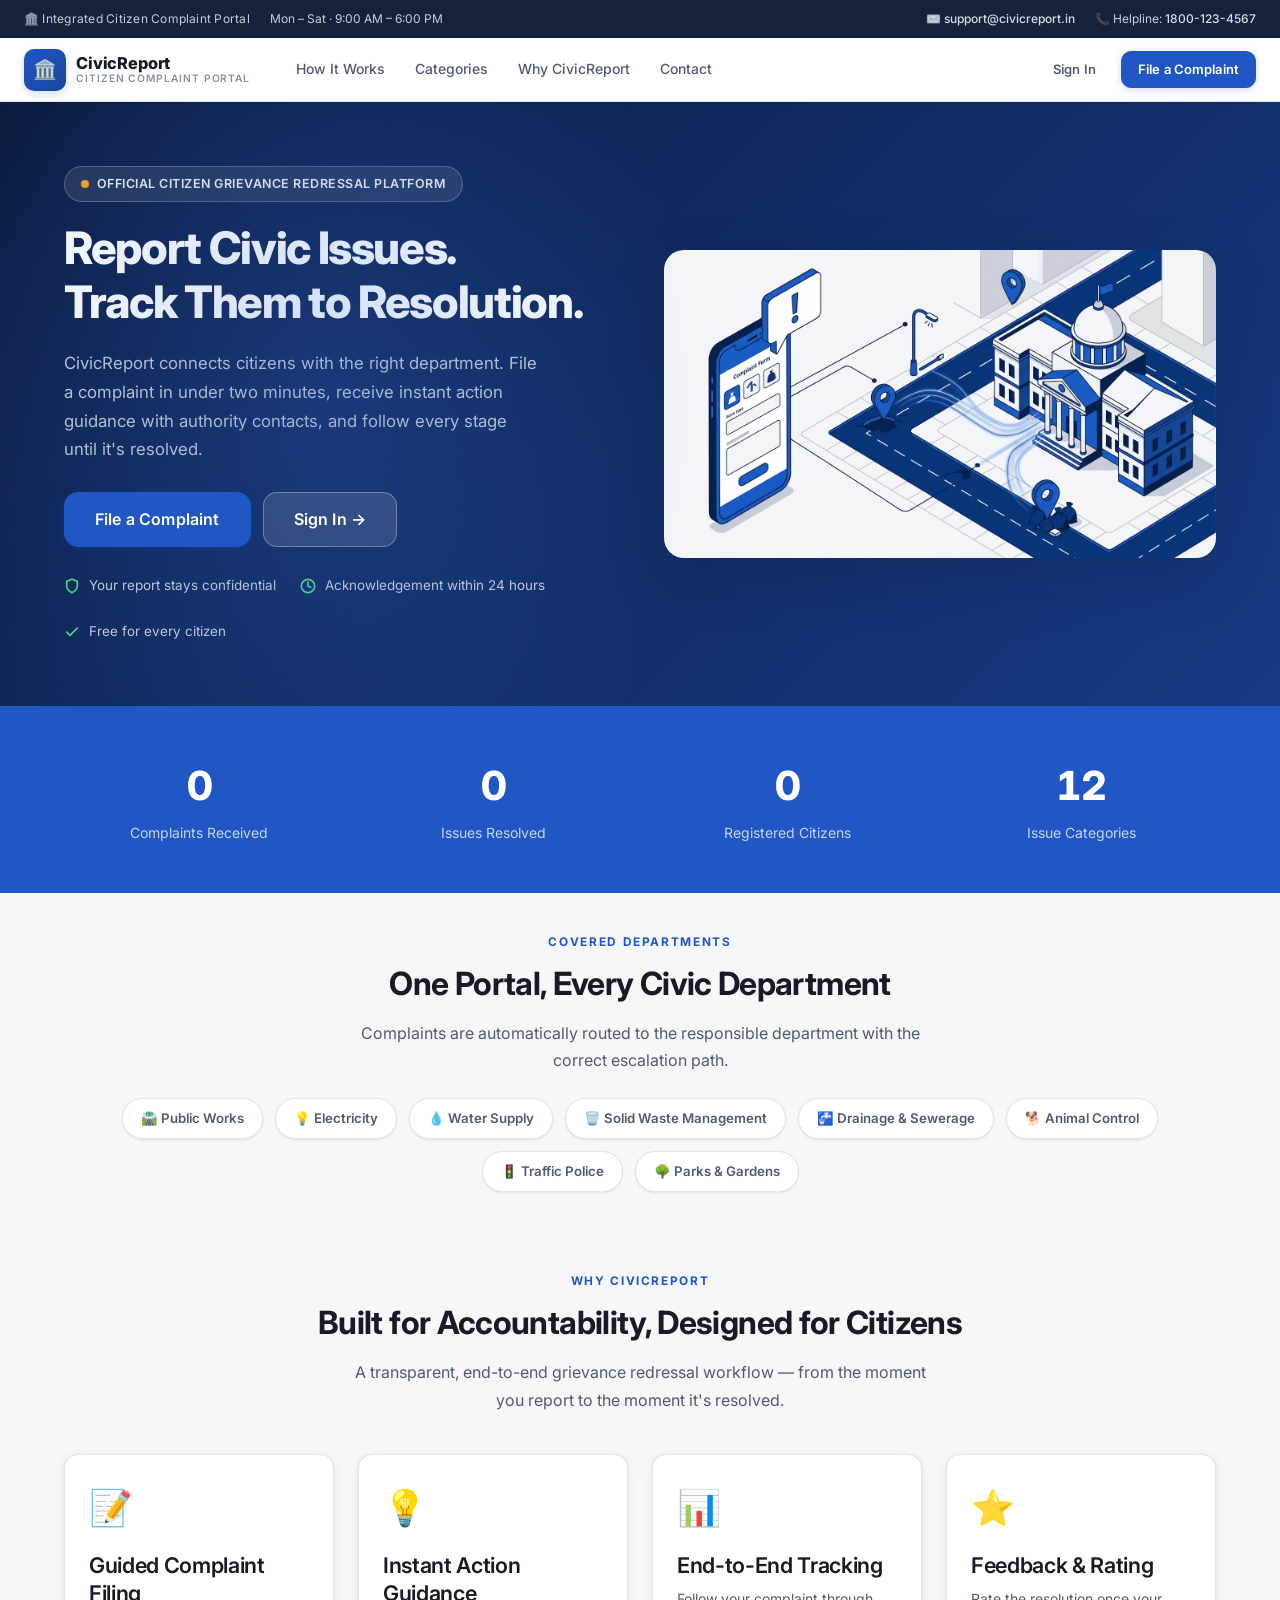
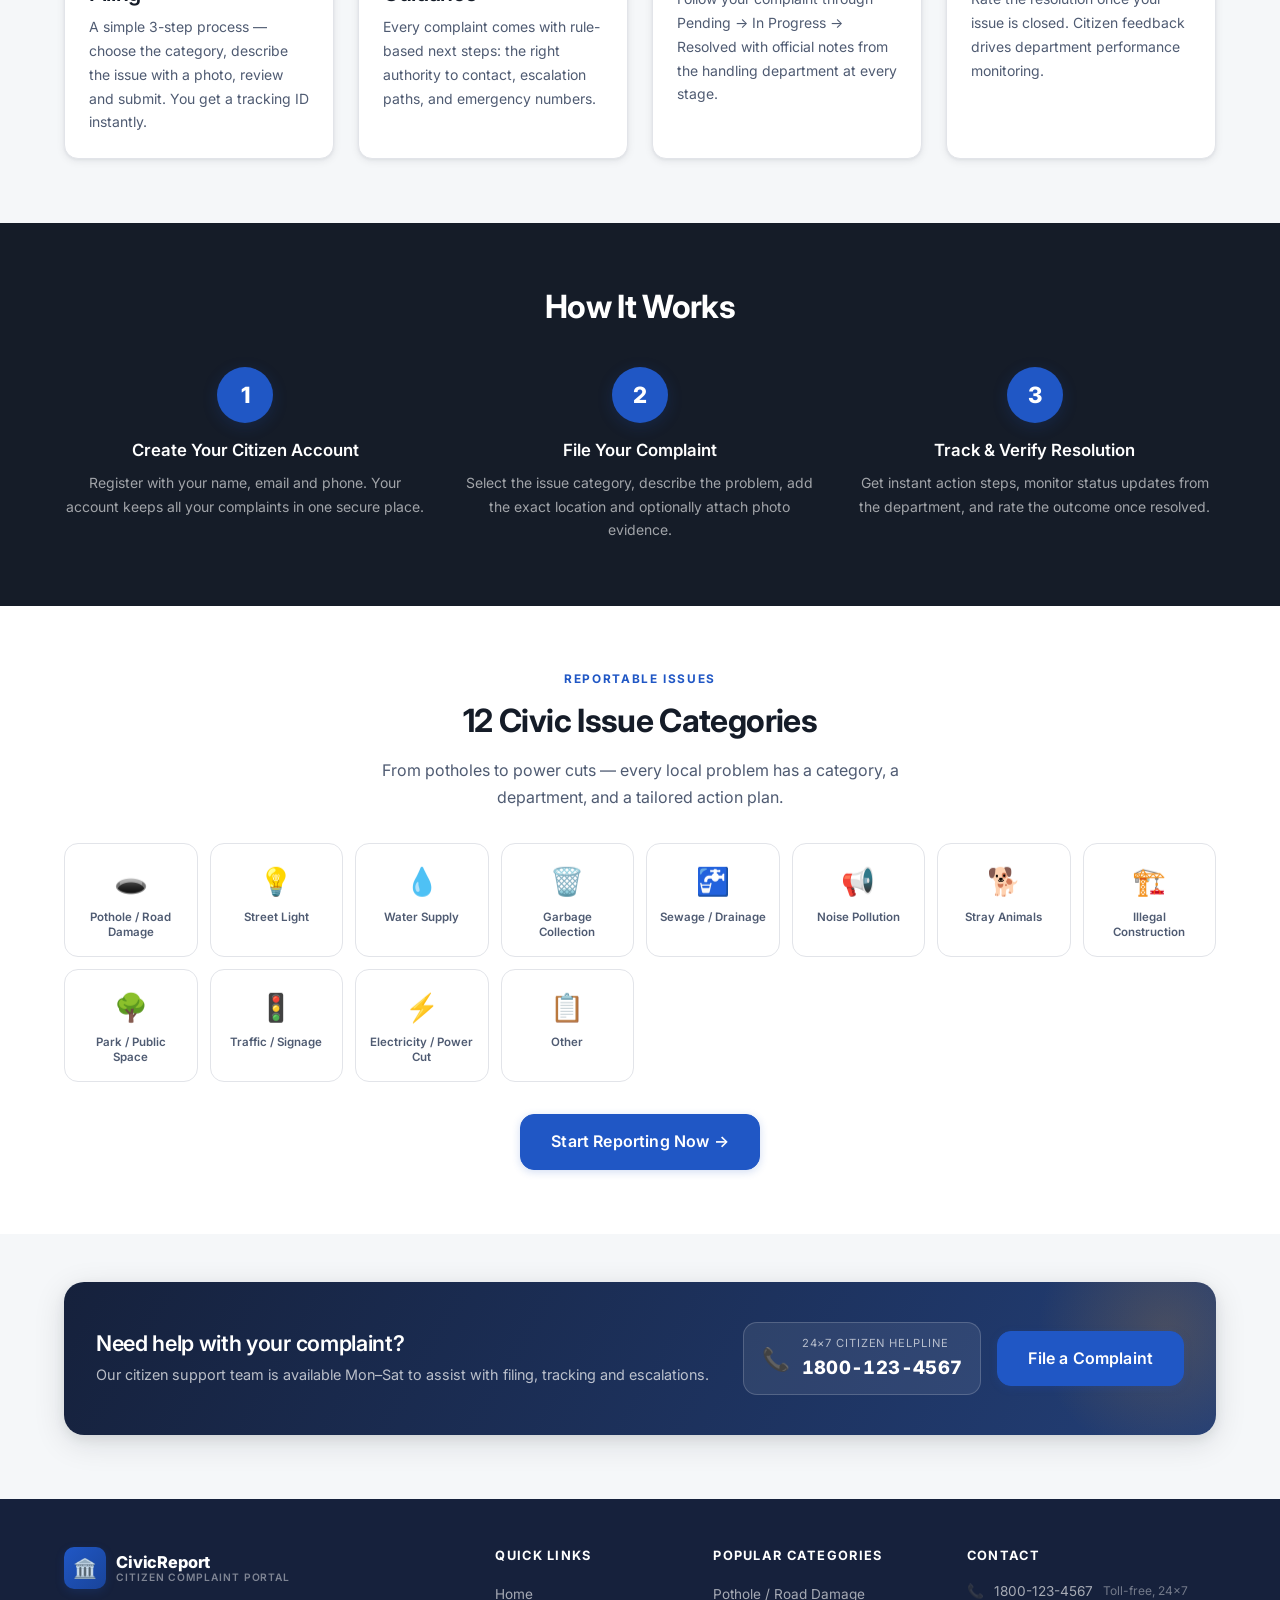
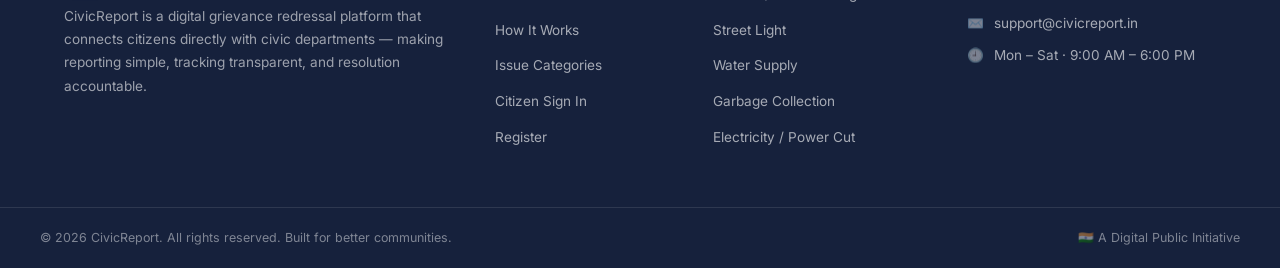
==== commit 06f976ca: "Update Smart Local Problem Reporter" ====
--- a/index.html
+++ b/index.html
@@ -3,26 +3,59 @@
 <head>
   <meta charset="UTF-8">
   <meta name="viewport" content="width=device-width, initial-scale=1.0">
-  <title>CivicReport — Smart Local Problem Reporter</title>
-  <meta name="description" content="Report local civic issues and receive instant action suggestions. Track your complaints and connect directly with authorities.">
+  <title>CivicReport — Integrated Citizen Complaint Portal</title>
+  <meta name="description" content="Official citizen complaint portal. Report local civic issues to the right department, receive instant action guidance, and track every complaint to resolution.">
   <link rel="stylesheet" href="css/style.css">
   <style>
     .section-title { text-align:center; }
-    .section-title p { max-width:580px; margin:var(--sp-4) auto 0; }
+    .section-title p { max-width:600px; margin:var(--sp-4) auto 0; }
     .counter { font-variant-numeric: tabular-nums; }
+    .hero-img img { border-radius:var(--r-xl); box-shadow:var(--sh-xl); }
+    .cat-tile-wrap { text-decoration:none; }
+    .cat-tile {
+      background:var(--c-surface); border:1.5px solid var(--c-border);
+      border-radius:var(--r-lg); padding:var(--sp-4) var(--sp-3);
+      text-align:center; transition:all var(--t-base); cursor:pointer; height:100%;
+    }
+    .cat-tile-wrap:hover .cat-tile { transform:translateY(-3px); box-shadow:var(--sh-md); }
+    .cat-tile .ci { font-size:1.7rem; margin-bottom:6px; }
+    .cat-tile .cn { font-size:0.72rem; font-weight:600; color:var(--c-text-2); line-height:1.3; }
   </style>
 </head>
 <body>
 
+<!-- ── Utility Bar ────────────────────────────────────────── -->
+<div class="utility-bar">
+  <div class="utility-group">
+    <span class="utility-tagline">🏛️ Integrated Citizen Complaint Portal</span>
+    <span class="utility-hide-sm">Mon – Sat · 9:00 AM – 6:00 PM</span>
+  </div>
+  <div class="utility-group">
+    <span class="utility-hide-sm">✉️ <a href="mailto:support@civicreport.in">support@civicreport.in</a></span>
+    <span>📞 Helpline: <a href="tel:18001234567">1800-123-4567</a></span>
+  </div>
+</div>
+
 <!-- ── Public Navbar ───────────────────────────────────────── -->
 <nav class="public-nav" id="main-nav">
-  <div class="nav-brand">
-    <div class="nav-brand-icon">🏛️</div>
-    <span>CivicReport</span>
+  <div style="display:flex;align-items:center;">
+    <a href="index.html" class="brand-lockup" style="color:inherit;">
+      <div class="brand-mark">🏛️</div>
+      <div class="brand-text">
+        <div class="brand-name">CivicReport</div>
+        <div class="brand-sub">Citizen Complaint Portal</div>
+      </div>
+    </a>
+    <div class="nav-menu">
+      <a href="#how-it-works">How It Works</a>
+      <a href="#categories">Categories</a>
+      <a href="#features">Why CivicReport</a>
+      <a href="#contact">Contact</a>
+    </div>
   </div>
   <div class="nav-links" id="nav-actions">
     <a href="auth.html" class="btn btn-ghost btn-sm">Sign In</a>
-    <a href="auth.html#register" class="btn btn-primary btn-sm" id="nav-report-btn">Report Issue</a>
+    <a href="auth.html#register" class="btn btn-primary btn-sm" id="nav-report-btn">File a Complaint</a>
   </div>
 </nav>
 
@@ -31,27 +64,76 @@
   <div class="container">
     <div class="hero-grid">
       <div>
-        <h1>Report Local Issues.<br>Get Instant Solutions.</h1>
-        <p>CivicReport connects citizens with local authorities. Submit complaints in minutes, receive smart action guidance, and track every issue to resolution.</p>
+        <span class="hero-chip"><span class="dot"></span> OFFICIAL CITIZEN GRIEVANCE REDRESSAL PLATFORM</span>
+        <h1>Report Civic Issues.<br>Track Them to Resolution.</h1>
+        <p>CivicReport connects citizens with the right department. File a complaint in under two minutes, receive instant action guidance with authority contacts, and follow every stage until it's resolved.</p>
         <div class="hero-cta">
-          <a href="report.html" class="btn btn-primary btn-lg" id="hero-report-btn">🚨 Report an Issue</a>
+          <a href="report.html" class="btn btn-primary btn-lg" id="hero-report-btn">File a Complaint</a>
           <a href="auth.html" class="btn btn-lg" style="background:hsla(0,0%,100%,.12);color:#fff;border:1.5px solid hsla(0,0%,100%,.3);" id="hero-login-btn">Sign In →</a>
         </div>
-        <div style="display:flex;gap:var(--sp-6);margin-top:var(--sp-7);flex-wrap:wrap;">
-          <div style="display:flex;align-items:center;gap:8px;color:hsla(0,0%,100%,.75);font-size:0.85rem;">
-            <span style="color:#4ade80;font-size:1rem;">✓</span> Free to use
+        <div class="trust-row">
+          <div class="trust-item">
+            <svg width="16" height="16" viewBox="0 0 24 24" fill="none" stroke="#4ade80" stroke-width="2.5" stroke-linecap="round" stroke-linejoin="round"><path d="M12 22s8-4 8-10V5l-8-3-8 3v7c0 6 8 10 8 10z"/></svg>
+            Your report stays confidential
           </div>
-          <div style="display:flex;align-items:center;gap:8px;color:hsla(0,0%,100%,.75);font-size:0.85rem;">
-            <span style="color:#4ade80;font-size:1rem;">✓</span> 12 issue categories
+          <div class="trust-item">
+            <svg width="16" height="16" viewBox="0 0 24 24" fill="none" stroke="#4ade80" stroke-width="2.5" stroke-linecap="round" stroke-linejoin="round"><circle cx="12" cy="12" r="10"/><polyline points="12 6 12 12 16 14"/></svg>
+            Acknowledgement within 24 hours
           </div>
-          <div style="display:flex;align-items:center;gap:8px;color:hsla(0,0%,100%,.75);font-size:0.85rem;">
-            <span style="color:#4ade80;font-size:1rem;">✓</span> Instant suggestions
+          <div class="trust-item">
+            <svg width="16" height="16" viewBox="0 0 24 24" fill="none" stroke="#4ade80" stroke-width="2.5" stroke-linecap="round" stroke-linejoin="round"><path d="M20 6L9 17l-5-5"/></svg>
+            Free for every citizen
           </div>
         </div>
       </div>
       <div class="hero-img">
-        <img src="assets/hero.jpg" alt="Smart city complaint management system illustration" loading="lazy">
-      </div>
+        <img src="assets/hero.jpg" alt="Citizen complaint management portal illustration" loading="eager">
+      </div>
+    </div>
+  </div>
+</section>
+
+<!-- ── Live Portal Statistics ─────────────────────────────── -->
+<section class="stats-section" id="stats-section">
+  <div class="container">
+    <div class="stats-row">
+      <div>
+        <div class="stats-num counter" id="stat-complaints" data-target="0">0</div>
+        <div class="stats-lbl">Complaints Received</div>
+      </div>
+      <div>
+        <div class="stats-num counter" id="stat-resolved" data-target="0">0</div>
+        <div class="stats-lbl">Issues Resolved</div>
+      </div>
+      <div>
+        <div class="stats-num counter" id="stat-citizens" data-target="0">0</div>
+        <div class="stats-lbl">Registered Citizens</div>
+      </div>
+      <div>
+        <div class="stats-num counter" id="stat-categories" data-target="12">0</div>
+        <div class="stats-lbl">Issue Categories</div>
+      </div>
+    </div>
+  </div>
+</section>
+
+<!-- ── Departments Covered ────────────────────────────────── -->
+<section class="dept-strip">
+  <div class="container">
+    <div class="section-title">
+      <span class="section-eyebrow">Covered Departments</span>
+      <h2>One Portal, Every Civic Department</h2>
+      <p>Complaints are automatically routed to the responsible department with the correct escalation path.</p>
+    </div>
+    <div class="dept-row">
+      <span class="dept-pill">🛣️ Public Works</span>
+      <span class="dept-pill">💡 Electricity</span>
+      <span class="dept-pill">💧 Water Supply</span>
+      <span class="dept-pill">🗑️ Solid Waste Management</span>
+      <span class="dept-pill">🚰 Drainage &amp; Sewerage</span>
+      <span class="dept-pill">🐕 Animal Control</span>
+      <span class="dept-pill">🚦 Traffic Police</span>
+      <span class="dept-pill">🌳 Parks &amp; Gardens</span>
     </div>
   </div>
 </section>
@@ -60,29 +142,30 @@
 <section class="features" id="features">
   <div class="container">
     <div class="section-title">
-      <h2>Why CivicReport?</h2>
-      <p>A smarter way to report, track, and resolve local civic problems — built for every citizen.</p>
+      <span class="section-eyebrow">Why CivicReport</span>
+      <h2>Built for Accountability, Designed for Citizens</h2>
+      <p>A transparent, end-to-end grievance redressal workflow — from the moment you report to the moment it's resolved.</p>
     </div>
     <div class="features-grid">
       <div class="feature-card">
-        <div class="feature-icon">🎯</div>
-        <h3>Easy Reporting</h3>
-        <p>Submit complaints in under 2 minutes with our guided 3-step wizard. Category, description, location — done.</p>
+        <div class="feature-icon">📝</div>
+        <h3>Guided Complaint Filing</h3>
+        <p>A simple 3-step process — choose the category, describe the issue with a photo, review and submit. You get a tracking ID instantly.</p>
       </div>
       <div class="feature-card">
         <div class="feature-icon">💡</div>
-        <h3>Smart Suggestions</h3>
-        <p>Get instant, rule-based action steps tailored to your specific issue type — including authority contacts and escalation paths.</p>
+        <h3>Instant Action Guidance</h3>
+        <p>Every complaint comes with rule-based next steps: the right authority to contact, escalation paths, and emergency numbers.</p>
       </div>
       <div class="feature-card">
         <div class="feature-icon">📊</div>
-        <h3>Real-Time Tracking</h3>
-        <p>Track your complaint status from submission to resolution. Never wonder if your issue was received again.</p>
+        <h3>End-to-End Tracking</h3>
+        <p>Follow your complaint through Pending → In Progress → Resolved with official notes from the handling department at every stage.</p>
       </div>
       <div class="feature-card">
-        <div class="feature-icon">🏛️</div>
-        <h3>Direct to Authorities</h3>
-        <p>Complaints are categorized and routed to the right department. Each issue comes with the exact contact needed.</p>
+        <div class="feature-icon">⭐</div>
+        <h3>Feedback &amp; Rating</h3>
+        <p>Rate the resolution once your issue is closed. Citizen feedback drives department performance monitoring.</p>
       </div>
     </div>
   </div>
@@ -95,64 +178,106 @@
     <div class="steps-row">
       <div class="how-step">
         <div class="how-step-num">1</div>
-        <h4>Register &amp; Login</h4>
-        <p>Create your citizen account in under 30 seconds. No verification email, no hassle.</p>
+        <h4>Create Your Citizen Account</h4>
+        <p>Register with your name, email and phone. Your account keeps all your complaints in one secure place.</p>
       </div>
       <div class="how-step">
         <div class="how-step-num">2</div>
-        <h4>Report Your Issue</h4>
-        <p>Choose the issue category, describe the problem, pin the location, and optionally attach a photo.</p>
+        <h4>File Your Complaint</h4>
+        <p>Select the issue category, describe the problem, add the exact location and optionally attach photo evidence.</p>
       </div>
       <div class="how-step">
         <div class="how-step-num">3</div>
-        <h4>Track &amp; Resolve</h4>
-        <p>Receive instant action suggestions, monitor status updates, and rate the resolution when complete.</p>
-      </div>
-    </div>
-  </div>
-</section>
-
-<!-- ── Stats ──────────────────────────────────────────────── -->
-<section class="stats-section" id="stats-section">
-  <div class="container">
-    <div class="stats-row">
-      <div>
-        <div class="stats-num counter" data-target="2400">0</div>
-        <div class="stats-lbl">Complaints Resolved</div>
-      </div>
-      <div>
-        <div class="stats-num counter" data-target="98" data-suffix="%">0%</div>
-        <div class="stats-lbl">Citizen Satisfaction</div>
-      </div>
-      <div>
-        <div class="stats-num counter" data-target="12">0</div>
-        <div class="stats-lbl">Issue Categories</div>
-      </div>
-      <div>
-        <div class="stats-num">24h</div>
-        <div class="stats-lbl">Average Response Time</div>
-      </div>
-    </div>
-  </div>
-</section>
-
-<!-- ── Categories Preview ─────────────────────────────────── -->
-<section style="padding:var(--sp-16) 0;background:var(--c-surface);">
+        <h4>Track &amp; Verify Resolution</h4>
+        <p>Get instant action steps, monitor status updates from the department, and rate the outcome once resolved.</p>
+      </div>
+    </div>
+  </div>
+</section>
+
+<!-- ── Categories ─────────────────────────────────────────── -->
+<section id="categories" style="padding:var(--sp-16) 0;background:var(--c-surface);">
   <div class="container">
     <div class="section-title">
+      <span class="section-eyebrow">Reportable Issues</span>
       <h2>12 Civic Issue Categories</h2>
-      <p>From potholes to power cuts — we cover every type of local issue with tailored suggestions.</p>
+      <p>From potholes to power cuts — every local problem has a category, a department, and a tailored action plan.</p>
     </div>
     <div id="cats-grid" style="display:grid;grid-template-columns:repeat(auto-fill,minmax(130px,1fr));gap:var(--sp-3);margin-top:var(--sp-8);"></div>
     <div style="text-align:center;margin-top:var(--sp-8);">
-      <a href="auth.html" class="btn btn-primary btn-lg" id="start-reporting-btn">Start Reporting Now →</a>
-    </div>
-  </div>
-</section>
+      <a href="auth.html#register" class="btn btn-primary btn-lg" id="start-reporting-btn">Start Reporting Now →</a>
+    </div>
+  </div>
+</section>
+
+<!-- ── Helpline CTA Band ──────────────────────────────────── -->
+<div class="cta-band" id="contact">
+  <div class="cta-band-inner">
+    <div>
+      <h3>Need help with your complaint?</h3>
+      <p>Our citizen support team is available Mon–Sat to assist with filing, tracking and escalations.</p>
+    </div>
+    <div style="display:flex;gap:var(--sp-4);align-items:center;flex-wrap:wrap;">
+      <div class="helpline-box">
+        <span style="font-size:1.4rem;">📞</span>
+        <div>
+          <div class="hl-lbl">24×7 Citizen Helpline</div>
+          <div class="hl-num">1800-123-4567</div>
+        </div>
+      </div>
+      <a href="auth.html#register" class="btn btn-primary btn-lg">File a Complaint</a>
+    </div>
+  </div>
+</div>
 
 <!-- ── Footer ─────────────────────────────────────────────── -->
-<footer class="site-footer">
-  <p>© 2026 <span>CivicReport</span>. Built for better communities. &nbsp;|&nbsp; <a href="auth.html" style="color:hsla(0,0%,100%,.6);">Sign In</a> &nbsp;|&nbsp; <a href="auth.html#register" style="color:hsla(0,0%,100%,.6);">Register</a></p>
+<footer class="portal-footer">
+  <div class="footer-grid">
+    <div class="footer-col">
+      <div class="footer-brand brand-lockup">
+        <div class="brand-mark">🏛️</div>
+        <div class="brand-text">
+          <div class="brand-name">CivicReport</div>
+          <div class="brand-sub">Citizen Complaint Portal</div>
+        </div>
+      </div>
+      <p>CivicReport is a digital grievance redressal platform that connects citizens directly with civic departments — making reporting simple, tracking transparent, and resolution accountable.</p>
+    </div>
+    <div class="footer-col">
+      <h5>Quick Links</h5>
+      <ul>
+        <li><a href="index.html">Home</a></li>
+        <li><a href="#how-it-works">How It Works</a></li>
+        <li><a href="#categories">Issue Categories</a></li>
+        <li><a href="auth.html">Citizen Sign In</a></li>
+        <li><a href="auth.html#register">Register</a></li>
+      </ul>
+    </div>
+    <div class="footer-col">
+      <h5>Popular Categories</h5>
+      <ul>
+        <li><a href="#categories">Pothole / Road Damage</a></li>
+        <li><a href="#categories">Street Light</a></li>
+        <li><a href="#categories">Water Supply</a></li>
+        <li><a href="#categories">Garbage Collection</a></li>
+        <li><a href="#categories">Electricity / Power Cut</a></li>
+      </ul>
+    </div>
+    <div class="footer-col">
+      <h5>Contact</h5>
+      <ul class="footer-contact">
+        <li><span class="fc-icon">📞</span> 1800-123-4567<br><span style="font-size:0.75rem;color:hsla(0,0%,100%,.4);">Toll-free, 24×7</span></li>
+        <li><span class="fc-icon">✉️</span> support@civicreport.in</li>
+        <li><span class="fc-icon">🕘</span> Mon – Sat · 9:00 AM – 6:00 PM</li>
+      </ul>
+    </div>
+  </div>
+  <div class="footer-bottom">
+    <div class="footer-bottom-inner">
+      <span>© 2026 CivicReport. All rights reserved. Built for better communities.</span>
+      <span class="footer-flag">🇮🇳 A Digital Public Initiative</span>
+    </div>
+  </div>
 </footer>
 
 <div id="toast-container"></div>
@@ -164,57 +289,64 @@
   document.addEventListener('DOMContentLoaded', () => {
     DB.init();
 
-    // Redirect if already logged in
+    // Redirect nav state if already logged in
     if (Auth.isAuthenticated()) {
       const navActions = document.getElementById('nav-actions');
       if (navActions) {
         const u = Auth.getCurrentUser();
         navActions.innerHTML = `
-          <span style="font-size:0.85rem;color:var(--c-text-2);">👋 ${u.name}</span>
+          <span style="font-size:0.85rem;color:var(--c-text-2);">👋 ${App.esc(u.name)}</span>
           <a href="${u.role === 'admin' ? 'admin.html' : 'dashboard.html'}" class="btn btn-primary btn-sm">My Dashboard →</a>
         `;
       }
-      // Update hero buttons
       document.getElementById('hero-report-btn')?.setAttribute('href', 'report.html');
       document.getElementById('hero-login-btn')?.setAttribute('href', Auth.isAdmin() ? 'admin.html' : 'dashboard.html');
       document.getElementById('nav-report-btn')?.setAttribute('href', 'report.html');
       document.getElementById('start-reporting-btn')?.setAttribute('href', 'report.html');
     }
 
+    // Live portal statistics (from real data, no demo numbers)
+    const cStats = DB.Complaints.stats();
+    document.getElementById('stat-complaints').dataset.target = cStats.total;
+    document.getElementById('stat-resolved').dataset.target   = cStats.resolved;
+    document.getElementById('stat-citizens').dataset.target   = DB.Users.count();
+    document.getElementById('stat-categories').dataset.target = DB.Categories.all().length;
+
     // Render category grid
     const grid = document.getElementById('cats-grid');
     if (grid) {
       const cats = DB.Categories.all();
       grid.innerHTML = cats.map(c => `
-        <a href="auth.html" style="text-decoration:none;">
-          <div style="background:var(--c-surface-2);border:1.5px solid var(--c-border);border-radius:var(--r-lg);padding:var(--sp-4);text-align:center;transition:all var(--t-base);cursor:pointer;"
+        <a href="auth.html" class="cat-tile-wrap">
+          <div class="cat-tile"
                onmouseover="this.style.borderColor='${c.color}';this.style.background='${c.color}10';"
-               onmouseout="this.style.borderColor='var(--c-border)';this.style.background='var(--c-surface-2)';">
-            <div style="font-size:1.8rem;margin-bottom:6px;">${c.icon}</div>
-            <div style="font-size:0.72rem;font-weight:600;color:var(--c-text-2);line-height:1.3;">${c.name}</div>
+               onmouseout="this.style.borderColor='var(--c-border)';this.style.background='var(--c-surface)';">
+            <div class="ci">${c.icon}</div>
+            <div class="cn">${App.esc(c.name)}</div>
           </div>
         </a>
       `).join('');
     }
 
-    // Animated counters
+    // Animated counters (respect reduced motion)
+    const reduceMotion = window.matchMedia('(prefers-reduced-motion: reduce)').matches;
     const counters = document.querySelectorAll('.counter');
     const observer = new IntersectionObserver((entries) => {
       entries.forEach(entry => {
         if (!entry.isIntersecting) return;
         const el = entry.target;
-        const target = parseInt(el.dataset.target);
-        const suffix = el.dataset.suffix || '';
+        const target = parseInt(el.dataset.target) || 0;
+        if (reduceMotion || target === 0) { el.textContent = target.toLocaleString(); observer.unobserve(el); return; }
         let start = 0;
         const step = Math.ceil(target / 60);
         const timer = setInterval(() => {
           start = Math.min(start + step, target);
-          el.textContent = start.toLocaleString() + suffix;
+          el.textContent = start.toLocaleString();
           if (start >= target) clearInterval(timer);
         }, 25);
         observer.unobserve(el);
       });
-    }, { threshold: 0.5 });
+    }, { threshold: 0.4 });
     counters.forEach(c => observer.observe(c));
   });
 </script>
--- a/css/style.css
+++ b/css/style.css
@@ -1019,3 +1019,204 @@
 
 /* ── Print ───────────────────────────────────────────────── */
 @media print { .sidebar, .topbar, .btn { display: none !important; } .main-content { margin: 0; } }
+
+/* ============================================================
+   CIVIC PORTAL — Professional Public Site Components
+   ============================================================ */
+:root {
+  --c-navy:    hsl(222, 47%, 16%);
+  --c-navy-lt: hsl(222, 40%, 24%);
+  --c-accent:  hsl(36, 96%, 54%);
+}
+
+/* ── Government-style utility bar ─────────────────────── */
+.utility-bar {
+  background: var(--c-navy);
+  color: hsla(0,0%,100%,.78);
+  font-size: 0.75rem;
+  min-height: 38px;
+  display: flex;
+  align-items: center;
+  justify-content: space-between;
+  gap: var(--sp-4);
+  padding: 4px var(--sp-6);
+}
+.utility-bar a { color: hsla(0,0%,100%,.85); font-weight: 500; }
+.utility-bar a:hover { color: #fff; }
+.utility-group { display: flex; align-items: center; gap: var(--sp-5); flex-wrap: wrap; }
+.utility-tagline { display: inline-flex; align-items: center; gap: 8px; letter-spacing: .02em; }
+@media (max-width: 720px) {
+  .utility-bar { justify-content: center; text-align: center; }
+  .utility-hide-sm { display: none !important; }
+}
+
+/* ── Brand lockup ─────────────────────────────────────── */
+.brand-lockup { display: flex; align-items: center; gap: 10px; }
+.brand-mark {
+  width: 42px; height: 42px;
+  border-radius: var(--r-md);
+  background: linear-gradient(135deg, var(--c-primary) 0%, var(--c-primary-dk) 100%);
+  color: #fff;
+  display: flex; align-items: center; justify-content: center;
+  font-size: 1.2rem;
+  box-shadow: 0 3px 10px var(--c-primary-20);
+  flex-shrink: 0;
+}
+.brand-text { line-height: 1.15; }
+.brand-name { font-weight: 800; font-size: 1.02rem; color: var(--c-text); letter-spacing: -0.01em; }
+.brand-sub  { font-size: 0.64rem; font-weight: 600; color: var(--c-text-3); letter-spacing: 0.09em; text-transform: uppercase; }
+
+/* ── Public nav menu links ────────────────────────────── */
+.nav-menu { display: flex; align-items: center; gap: 2px; margin-left: var(--sp-8); }
+.nav-menu a {
+  padding: 8px 14px;
+  font-size: 0.875rem;
+  font-weight: 500;
+  color: var(--c-text-2);
+  border-radius: var(--r-md);
+  transition: background var(--t-fast), color var(--t-fast);
+}
+.nav-menu a:hover { color: var(--c-primary); background: var(--c-primary-bg); }
+@media (max-width: 900px) { .nav-menu { display: none; } }
+
+/* ── Hero extras ──────────────────────────────────────── */
+.hero-chip {
+  display: inline-flex; align-items: center; gap: 8px;
+  padding: 7px 16px;
+  border-radius: var(--r-full);
+  background: hsla(0,0%,100%,.1);
+  border: 1px solid hsla(0,0%,100%,.22);
+  color: hsla(0,0%,100%,.9);
+  font-size: 0.78rem; font-weight: 600; letter-spacing: .04em;
+  margin-bottom: var(--sp-5);
+}
+.hero-chip .dot { width: 8px; height: 8px; border-radius: 50%; background: var(--c-accent); }
+.trust-row { display: flex; gap: var(--sp-6); margin-top: var(--sp-7); flex-wrap: wrap; }
+.trust-item { display: flex; align-items: center; gap: 9px; color: hsla(0,0%,100%,.78); font-size: 0.84rem; }
+.trust-item svg { flex-shrink: 0; }
+
+/* ── Section eyebrow label ────────────────────────────── */
+.section-eyebrow {
+  display: block;
+  font-size: 0.74rem;
+  font-weight: 700;
+  letter-spacing: 0.14em;
+  text-transform: uppercase;
+  color: var(--c-primary);
+  text-align: center;
+  margin-bottom: var(--sp-3);
+}
+
+/* ── Department strip ─────────────────────────────────── */
+.dept-strip { padding: var(--sp-10) 0 var(--sp-4); }
+.dept-row {
+  display: flex; flex-wrap: wrap; justify-content: center;
+  gap: var(--sp-3); margin-top: var(--sp-6);
+}
+.dept-pill {
+  display: inline-flex; align-items: center; gap: 8px;
+  padding: 9px 18px;
+  border-radius: var(--r-full);
+  border: 1.5px solid var(--c-border);
+  background: var(--c-surface);
+  font-size: 0.83rem; font-weight: 600; color: var(--c-text-2);
+  box-shadow: var(--sh-xs);
+  transition: border-color var(--t-fast), color var(--t-fast), transform var(--t-fast);
+}
+.dept-pill:hover { border-color: var(--c-primary); color: var(--c-primary); transform: translateY(-2px); }
+
+/* ── Helpline / CTA band ──────────────────────────────── */
+.cta-band {
+  margin: var(--sp-12) auto 0;
+  max-width: var(--content-max);
+  padding: 0 var(--sp-6);
+}
+.cta-band-inner {
+  background: linear-gradient(120deg, var(--c-navy) 0%, hsl(220, 55%, 30%) 100%);
+  border-radius: var(--r-xl);
+  padding: var(--sp-10) var(--sp-8);
+  display: flex; align-items: center; justify-content: space-between;
+  gap: var(--sp-6); flex-wrap: wrap;
+  box-shadow: var(--sh-lg);
+  position: relative; overflow: hidden;
+}
+.cta-band-inner::before {
+  content: '';
+  position: absolute; right: -80px; top: -80px;
+  width: 260px; height: 260px; border-radius: 50%;
+  background: radial-gradient(circle, hsla(36,96%,54%,.18), transparent 70%);
+  pointer-events: none;
+}
+.cta-band h3 { color: #fff; margin-bottom: 6px; }
+.cta-band p  { color: hsla(0,0%,100%,.7); margin: 0; font-size: 0.9rem; }
+.helpline-box {
+  display: flex; align-items: center; gap: var(--sp-3);
+  background: hsla(0,0%,100%,.08);
+  border: 1px solid hsla(0,0%,100%,.18);
+  border-radius: var(--r-lg);
+  padding: 12px 18px; color: #fff;
+}
+.helpline-box .hl-num { font-size: 1.15rem; font-weight: 800; letter-spacing: .02em; font-variant-numeric: tabular-nums; }
+.helpline-box .hl-lbl { font-size: 0.7rem; color: hsla(0,0%,100%,.65); text-transform: uppercase; letter-spacing: .08em; }
+
+/* ── Professional multi-column footer ─────────────────── */
+.portal-footer { background: var(--c-navy); color: hsla(0,0%,100%,.62); margin-top: var(--sp-16); }
+.footer-grid {
+  display: grid;
+  grid-template-columns: 2.2fr 1fr 1.2fr 1.4fr;
+  gap: var(--sp-10);
+  padding: var(--sp-12) var(--sp-6);
+  max-width: var(--content-max);
+  margin: 0 auto;
+}
+@media (max-width: 900px) { .footer-grid { grid-template-columns: 1fr 1fr; gap: var(--sp-8); } }
+@media (max-width: 560px) { .footer-grid { grid-template-columns: 1fr; } }
+.footer-col h5 {
+  color: #fff; font-size: 0.8rem; font-weight: 700;
+  letter-spacing: 0.1em; text-transform: uppercase;
+  margin-bottom: var(--sp-4);
+}
+.footer-col p { color: hsla(0,0%,100%,.58); font-size: 0.85rem; line-height: 1.7; }
+.footer-col ul li { margin-bottom: 10px; }
+.footer-col a { color: hsla(0,0%,100%,.62); font-size: 0.85rem; transition: color var(--t-fast); }
+.footer-col a:hover { color: #fff; }
+.footer-brand { display: flex; align-items: center; gap: 10px; margin-bottom: var(--sp-4); }
+.footer-brand .brand-name { color: #fff; }
+.footer-brand .brand-sub  { color: hsla(0,0%,100%,.45); }
+.footer-contact li { display: flex; align-items: flex-start; gap: 10px; font-size: 0.85rem; }
+.footer-contact .fc-icon { flex-shrink: 0; opacity: .7; }
+.footer-bottom {
+  border-top: 1px solid hsla(0,0%,100%,.1);
+  padding: var(--sp-5) var(--sp-6);
+}
+.footer-bottom-inner {
+  max-width: var(--content-max); margin: 0 auto;
+  display: flex; align-items: center; justify-content: space-between;
+  gap: var(--sp-4); flex-wrap: wrap;
+  font-size: 0.78rem; color: hsla(0,0%,100%,.45);
+}
+.footer-bottom-inner a { color: hsla(0,0%,100%,.55); }
+.footer-bottom-inner a:hover { color: #fff; }
+.footer-flag { display: inline-flex; align-items: center; gap: 8px; }
+
+/* ── Google Map Location Preview ──────────────────────── */
+.map-frame-wrap {
+  border: 1.5px solid var(--c-border);
+  border-radius: var(--r-lg);
+  overflow: hidden;
+  background: var(--c-surface);
+  box-shadow: var(--sh-xs);
+}
+.map-frame {
+  display: block; width: 100%;
+  height: 230px; border: 0;
+}
+.map-meta {
+  display: flex; align-items: center; justify-content: space-between;
+  gap: var(--sp-3); flex-wrap: wrap;
+  padding: 8px 14px;
+  border-top: 1px solid var(--c-border);
+  background: var(--c-surface-2);
+}
+@media(max-width:600px){ .map-frame { height: 180px; } }
+
